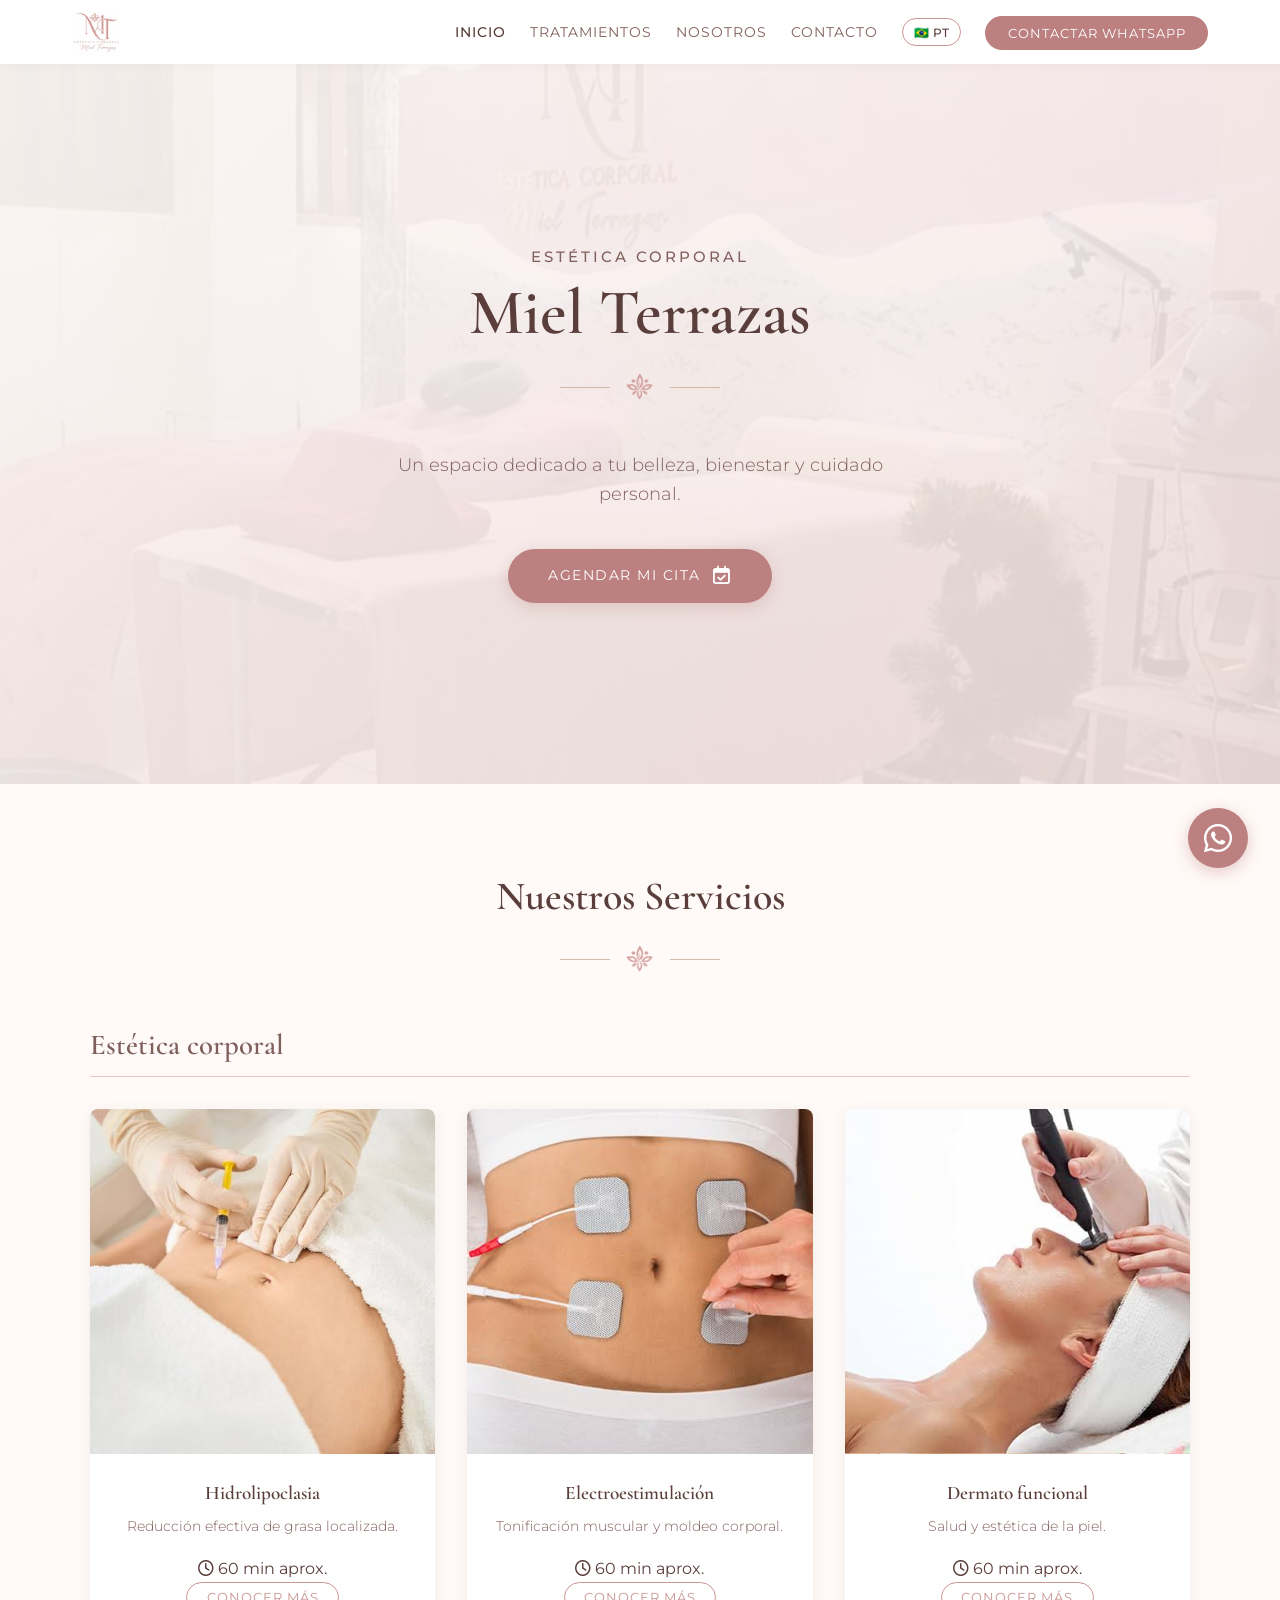
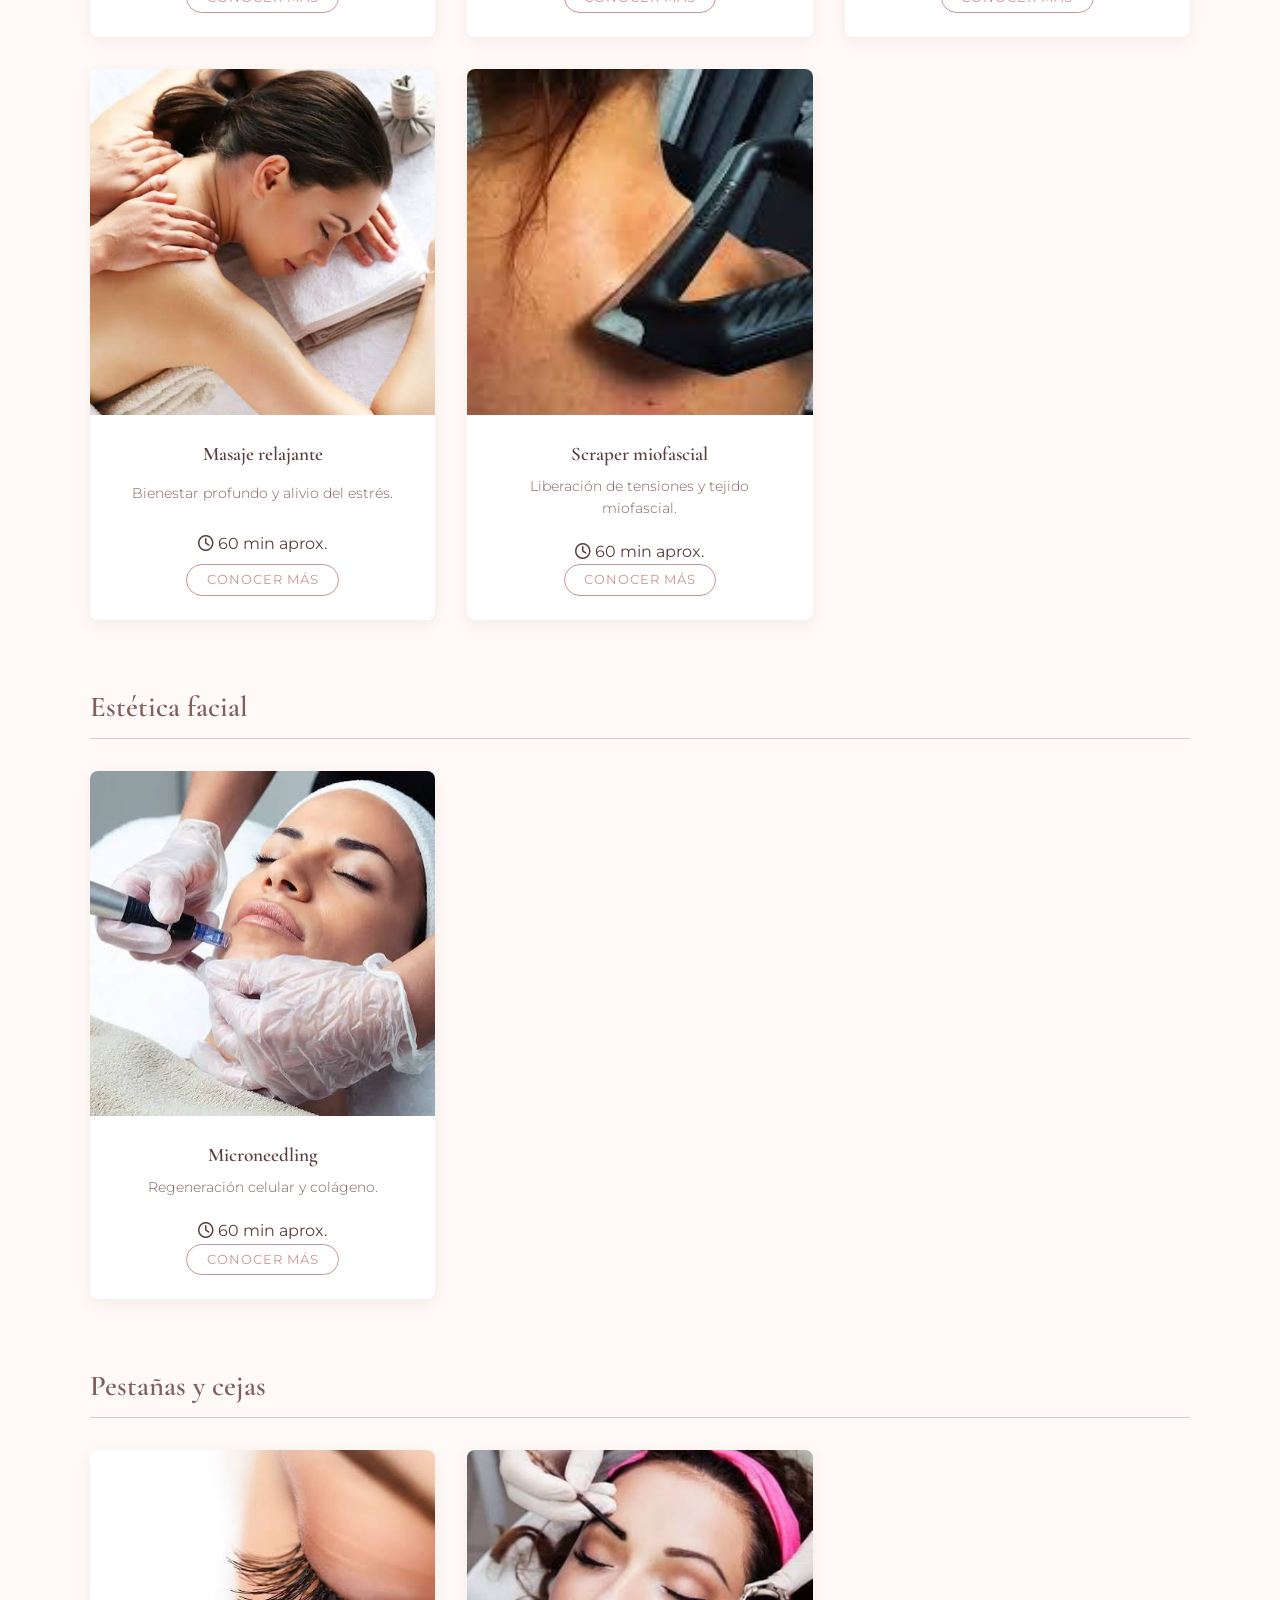
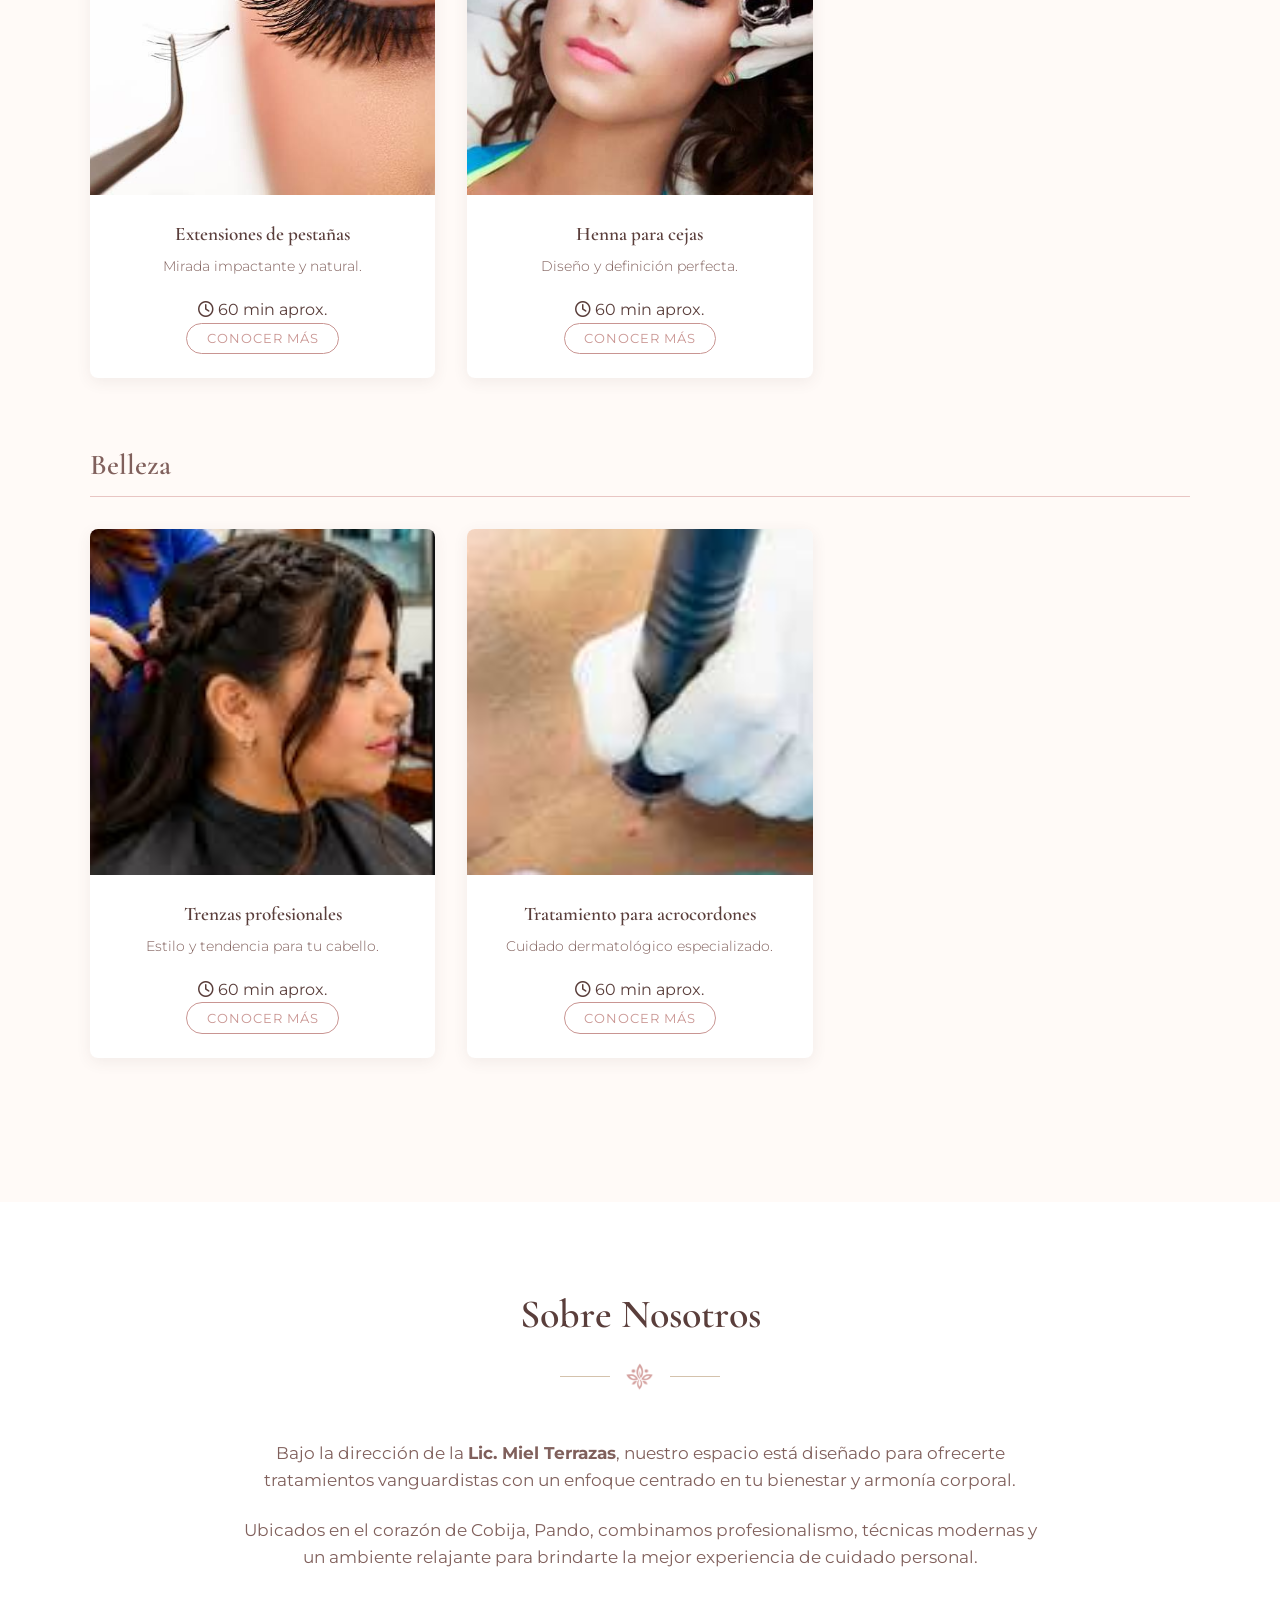
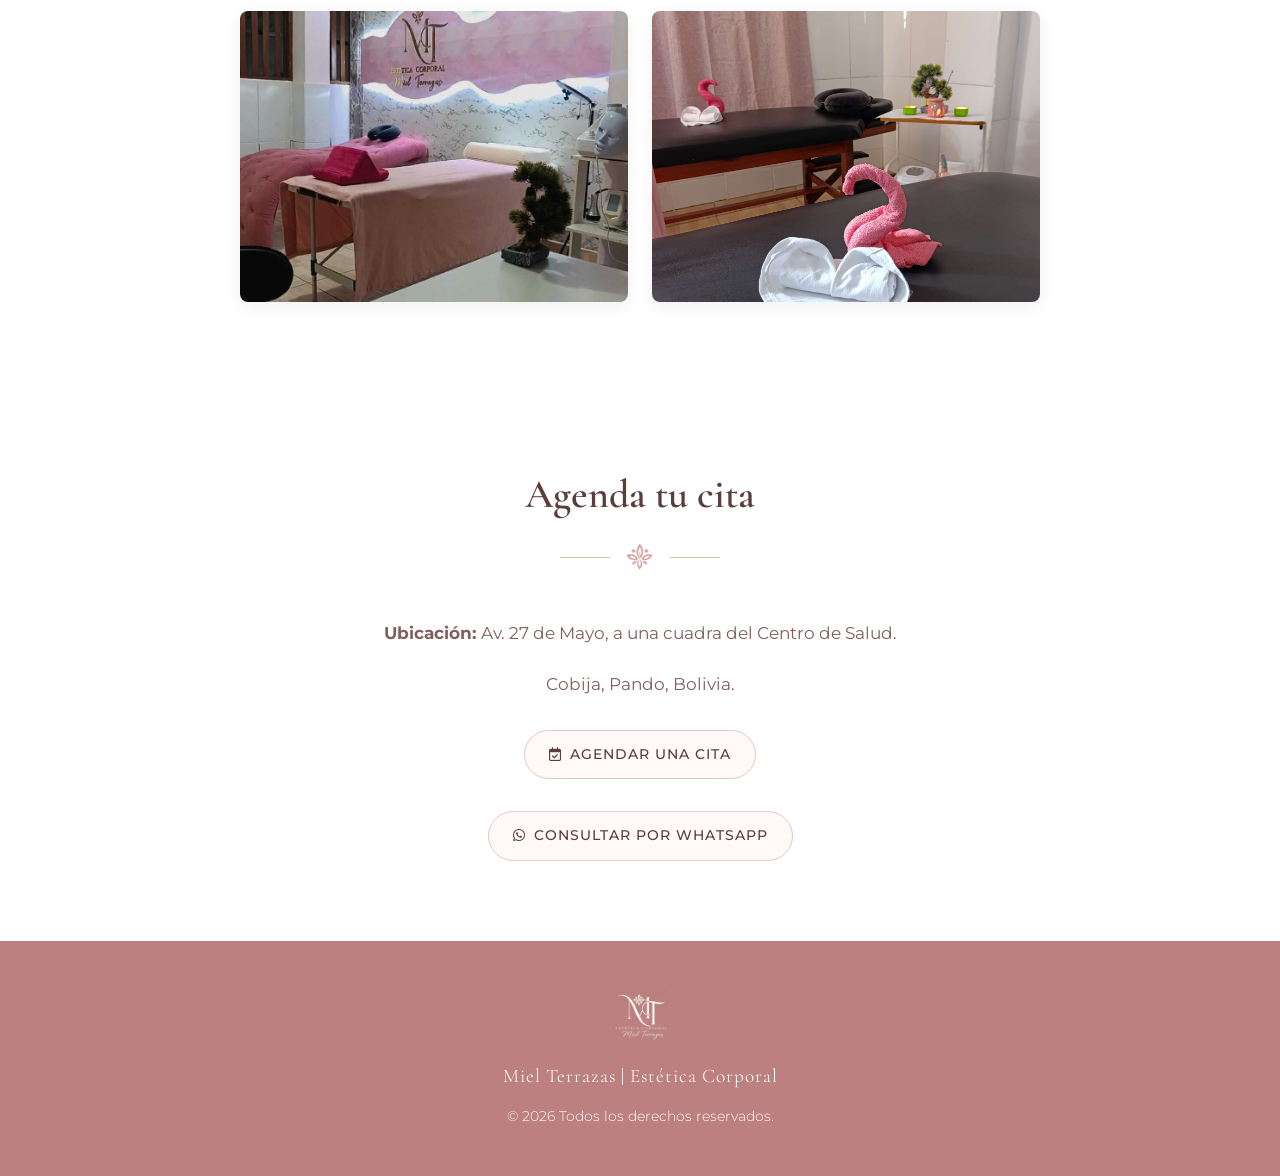
==== index.html @ afba570e "Add files via upload" ====
<!DOCTYPE html>
<html lang="es">
<head>
    <meta charset="UTF-8">
    <meta name="viewport" content="width=device-width, initial-scale=1.0">
    <title>Miel Terrazas | Estética Corporal</title>
    
    <!-- Fuentes de Google: Cormorant Garamond y Montserrat -->
    <link rel="preconnect" href="https://fonts.googleapis.com">
    <link rel="preconnect" href="https://fonts.gstatic.com" crossorigin>
    <link href="https://fonts.googleapis.com/css2?family=Cormorant+Garamond:ital,wght@0,400;0,600;1,400&family=Montserrat:wght@300;400;500&display=swap" rel="stylesheet">
    
    <!-- Íconos (FontAwesome) -->
    <link rel="stylesheet" href="https://cdnjs.cloudflare.com/ajax/libs/font-awesome/6.4.0/css/all.min.css">
    
    <!-- Archivo de estilos -->
    <link rel="stylesheet" href="style.css">
</head>
<body>

    <!-- =========================================
         BARRA DE NAVEGACIÓN (NAVBAR)
    ========================================== -->
    <header class="navbar">
        <div class="navbar-contenedor">
            
            <div class="logo-marca">
                <a href="#">
                    <img src="img/logo.jpg" alt="Logo Miel Terrazas" class="logo-img-cuadrado" loading="lazy">
                </a>
            </div>
            
            <button class="menu-toggle" id="menu-toggle" aria-label="Abrir menú" aria-expanded="false">
                <i class="fas fa-bars"></i>
            </button>

            <nav class="menu" id="menu">
                <ul>
                    <li><a href="#inicio" class="activo-link" data-es="Inicio" data-pt="Início">Inicio</a></li>
                    <li><a href="#tratamientos" data-es="Tratamientos" data-pt="Tratamentos">Tratamientos</a></li>
                    <li><a href="#nosotros" data-es="Nosotros" data-pt="Sobre Nós">Nosotros</a></li>
                    <li><a href="#contacto" data-es="Contacto" data-pt="Contato">Contacto</a></li>
                    
                    <!-- Botón Selector de Idioma -->
                    <li class="selector-idioma">
                        <button id="btn-idioma" class="btn-lang" aria-label="Cambiar idioma">
                            <span class="flag">🇧🇷</span> PT
                        </button>
                    </li>

                    <!-- Botón directo de WhatsApp en la barra superior -->
                    <li class="menu-btn-movil">
                        <a href="https://wa.me/556899499836?text=Hola,%20me%20gustaría%20agendar%20una%20cita."
                           target="_blank"
                           rel="noopener noreferrer"
                           class="btn-nav-agendar"
                           data-es="Contactar WhatsApp"
                           data-pt="Contactar WhatsApp">
                           Contactar WhatsApp
                        </a>
                    </li>
                </ul>
            </nav>
        </div>
    </header>


    <!-- =========================================
         SECCIÓN HERO (INICIO)
    ========================================== -->
    <section id="inicio" class="hero">
        <div class="hero-bg-imagen"></div>
        <div class="hero-overlay"></div>
        
        <div class="hero-contenido reveal-scroll">
            <span class="hero-sub-etiqueta"
                  data-es="Estética Corporal"
                  data-pt="Estética Corporal">
                  Estética Corporal
            </span>

            <h1 class="hero-titulo">Miel Terrazas</h1>
            
            <div class="separador-con-lineas">
                <img src="img/separador-flor.png"
                     alt="Detalle floral"
                     class="img-separador">
            </div>
            
            <p class="hero-subtitulo"
               data-es="Un espacio dedicado a tu belleza, bienestar y cuidado personal."
               data-pt="Um espaço dedicado à sua beleza, bem-estar e cuidado pessoal.">
               Un espacio dedicado a tu belleza, bienestar y cuidado personal.
            </p>
            
            <!-- Botón de reserva hacia el formulario web -->
            <a href="reserva.html"
               class="btn-primario-whatsapp"
               data-es="Agendar mi cita"
               data-pt="Agendar meu horário">

                <span>Agendar mi cita</span>
                <i class="far fa-calendar-check"></i>

            </a>
        </div>
    </section>


    <!-- =========================================
         SECCIÓN TRATAMIENTOS
    ========================================== -->
    <section id="tratamientos" class="seccion-tratamientos">

        <h2 class="seccion-titulo reveal-scroll"
            data-es="Nuestros Servicios"
            data-pt="Nossos Serviços">
            Nuestros Servicios
        </h2>
        
        <div class="separador-con-lineas reveal-scroll">
            <img src="img/separador-flor.png"
                 alt="Detalle floral"
                 class="img-separador">
        </div>

        <div class="contenedor-tratamientos">
            
            <!-- =========================================
                 ESTÉTICA CORPORAL
            ========================================== -->
            <div class="categoria-tratamientos reveal-scroll">

                <h3 class="categoria-titulo"
                    data-es="Estética Corporal"
                    data-pt="Estética Corporal">
                    Estética Corporal
                </h3>

                <div class="grid-tratamientos">
                    
                    <div class="tratamiento" data-tratamiento="hidrolipoclasia">

                        <div class="tratamiento-img-wrapper">
                            <img src="img/hidrolipoclasia.jpg"
                                 alt="Hidrolipoclasia"
                                 loading="lazy">
                        </div>

                        <div class="tratamiento-info">

                            <h4 data-es="Hidrolipoclasia"
                                data-pt="Hidrolipoclasia">
                                Hidrolipoclasia
                            </h4>

                            <p class="tratamiento-eslogan"
                               data-es="Reducción efectiva de grasa localizada."
                               data-pt="Redução efetiva de gordura localizada.">
                               Reducción efectiva de grasa localizada.
                            </p>

                            <button class="btn-info"
                                    aria-label="Conocer más"
                                    data-es="Conocer más"
                                    data-pt="Saiba mais">
                                Conocer más
                            </button>

                        </div>
                    </div>


                    <div class="tratamiento" data-tratamiento="electroestimulacion">

                        <div class="tratamiento-img-wrapper">
                            <img src="img/electroestimulacion.jpg"
                                 alt="Electroestimulación"
                                 loading="lazy">
                        </div>

                        <div class="tratamiento-info">

                            <h4 data-es="Electroestimulación"
                                data-pt="Eletroestimulação">
                                Electroestimulación
                            </h4>

                            <p class="tratamiento-eslogan"
                               data-es="Tonificación muscular y moldeo corporal."
                               data-pt="Tonificação muscular e modelagem corporal.">
                               Tonificación muscular y moldeo corporal.
                            </p>

                            <button class="btn-info"
                                    aria-label="Conocer más"
                                    data-es="Conocer más"
                                    data-pt="Saiba mais">
                                Conocer más
                            </button>

                        </div>
                    </div>


                    <div class="tratamiento" data-tratamiento="dermato-funcional">

                        <div class="tratamiento-img-wrapper">
                            <img src="img/dermato-funcional.jpg"
                                 alt="Dermato funcional"
                                 loading="lazy">
                        </div>

                        <div class="tratamiento-info">

                            <h4 data-es="Dermato funcional"
                                data-pt="Dermato funcional">
                                Dermato funcional
                            </h4>

                            <p class="tratamiento-eslogan"
                               data-es="Salud y estética de la piel."
                               data-pt="Saúde e estética da pele.">
                               Salud y estética de la piel.
                            </p>

                            <button class="btn-info"
                                    aria-label="Conocer más"
                                    data-es="Conocer más"
                                    data-pt="Saiba mais">
                                Conocer más
                            </button>

                        </div>
                    </div>


                    <div class="tratamiento" data-tratamiento="masaje">

                        <div class="tratamiento-img-wrapper">
                            <img src="img/masaje.jpg"
                                 alt="Masaje relajante"
                                 loading="lazy">
                        </div>

                        <div class="tratamiento-info">

                            <h4 data-es="Masaje relajante"
                                data-pt="Massagem relaxante">
                                Masaje relajante
                            </h4>

                            <p class="tratamiento-eslogan"
                               data-es="Bienestar profundo y alivio del estrés."
                               data-pt="Bem-estar profundo e alívio do estresse.">
                               Bienestar profundo y alivio del estrés.
                            </p>

                            <button class="btn-info"
                                    aria-label="Conocer más"
                                    data-es="Conocer más"
                                    data-pt="Saiba mais">
                                Conocer más
                            </button>

                        </div>
                    </div>


                    <div class="tratamiento" data-tratamiento="scraper">

                        <div class="tratamiento-img-wrapper">
                            <img src="img/scraper.jpg"
                                 alt="Scraper miofascial"
                                 loading="lazy">
                        </div>

                        <div class="tratamiento-info">

                            <h4 data-es="Scraper miofascial"
                                data-pt="Scraper miofascial">
                                Scraper miofascial
                            </h4>

                            <p class="tratamiento-eslogan"
                               data-es="Liberación de tensiones y tejido miofascial."
                               data-pt="Liberação de tensões e tecido miofascial.">
                               Liberación de tensiones y tejido miofascial.
                            </p>

                            <button class="btn-info"
                                    aria-label="Conocer más"
                                    data-es="Conocer más"
                                    data-pt="Saiba mais">
                                Conocer más
                            </button>

                        </div>
                    </div>

                </div>
            </div>


            <!-- =========================================
                 ESTÉTICA FACIAL
            ========================================== -->
            <div class="categoria-tratamientos reveal-scroll">

                <h3 class="categoria-titulo"
                    data-es="Estética Facial"
                    data-pt="Estética Facial">
                    Estética Facial
                </h3>

                <div class="grid-tratamientos">
                    
                    <div class="tratamiento" data-tratamiento="microneedling">

                        <div class="tratamiento-img-wrapper">
                            <img src="img/microneedling.jpg"
                                 alt="Microneedling"
                                 loading="lazy">
                        </div>

                        <div class="tratamiento-info">

                            <h4 data-es="Microneedling"
                                data-pt="Microneedling">
                                Microneedling
                            </h4>

                            <p class="tratamiento-eslogan"
                               data-es="Regeneración celular y colágeno."
                               data-pt="Regeneração celular e colágeno.">
                               Regeneración celular y colágeno.
                            </p>

                            <button class="btn-info"
                                    aria-label="Conocer más"
                                    data-es="Conocer más"
                                    data-pt="Saiba mais">
                                Conocer más
                            </button>

                        </div>
                    </div>

                </div>
            </div>


            <!-- =========================================
                 PESTAÑAS Y CEJAS
            ========================================== -->
            <div class="categoria-tratamientos reveal-scroll">

                <h3 class="categoria-titulo"
                    data-es="Pestañas y Cejas"
                    data-pt="Cílios e Sobrancelhas">
                    Pestañas y Cejas
                </h3>

                <div class="grid-tratamientos">
                    
                    <div class="tratamiento" data-tratamiento="pestanas">

                        <div class="tratamiento-img-wrapper">
                            <img src="img/pestanas.jpg"
                                 alt="Extensiones de pestañas"
                                 loading="lazy">
                        </div>

                        <div class="tratamiento-info">

                            <h4 data-es="Extensiones de pestañas"
                                data-pt="Extensões de cílios">
                                Extensiones de pestañas
                            </h4>

                            <p class="tratamiento-eslogan"
                               data-es="Mirada impactante y natural."
                               data-pt="Olhar marcante e natural.">
                               Mirada impactante y natural.
                            </p>

                            <button class="btn-info"
                                    aria-label="Conocer más"
                                    data-es="Conocer más"
                                    data-pt="Saiba mais">
                                Conocer más
                            </button>

                        </div>
                    </div>


                    <div class="tratamiento" data-tratamiento="henna">

                        <div class="tratamiento-img-wrapper">
                            <img src="img/henna-cejas.jpg"
                                 alt="Henna para cejas"
                                 loading="lazy">
                        </div>

                        <div class="tratamiento-info">

                            <h4 data-es="Henna para cejas"
                                data-pt="Henna para sobrancelhas">
                                Henna para cejas
                            </h4>

                            <p class="tratamiento-eslogan"
                               data-es="Diseño y definición perfecta."
                               data-pt="Design e definição perfeita.">
                               Diseño y definición perfecta.
                            </p>

                            <button class="btn-info"
                                    aria-label="Conocer más"
                                    data-es="Conocer más"
                                    data-pt="Saiba mais">
                                Conocer más
                            </button>

                        </div>
                    </div>

                </div>
            </div>


            <!-- =========================================
                 BELLEZA
            ========================================== -->
            <div class="categoria-tratamientos reveal-scroll">

                <h3 class="categoria-titulo"
                    data-es="Belleza"
                    data-pt="Beleza">
                    Belleza
                </h3>

                <div class="grid-tratamientos">
                    
                    <div class="tratamiento" data-tratamiento="trenzas">

                        <div class="tratamiento-img-wrapper">
                            <img src="img/trenzas.jpg"
                                 alt="Trenzas profesionales"
                                 loading="lazy">
                        </div>

                        <div class="tratamiento-info">

                            <h4 data-es="Trenzas profesionales"
                                data-pt="Tranças profissionais">
                                Trenzas profesionales
                            </h4>

                            <p class="tratamiento-eslogan"
                               data-es="Estilo y tendencia para tu cabello."
                               data-pt="Estilo e tendência para o seu cabelo.">
                               Estilo y tendencia para tu cabello.
                            </p>

                            <button class="btn-info"
                                    aria-label="Conocer más"
                                    data-es="Conocer más"
                                    data-pt="Saiba mais">
                                Conocer más
                            </button>

                        </div>
                    </div>


                    <div class="tratamiento" data-tratamiento="acrocordones">

                        <div class="tratamiento-img-wrapper">
                            <img src="img/acrocordones.jpg"
                                 alt="Tratamiento para acrocordones"
                                 loading="lazy">
                        </div>

                        <div class="tratamiento-info">

                            <h4 data-es="Tratamiento para acrocordones"
                                data-pt="Tratamento para acrocórdons">
                                Tratamiento para acrocordones
                            </h4>

                            <p class="tratamiento-eslogan"
                               data-es="Cuidado dermatológico especializado."
                               data-pt="Cuidado dermatológico especializado.">
                               Cuidado dermatológico especializado.
                            </p>

                            <button class="btn-info"
                                    aria-label="Conocer más"
                                    data-es="Conocer más"
                                    data-pt="Saiba mais">
                                Conocer más
                            </button>

                        </div>
                    </div>

                </div>
            </div>

        </div>
    </section>


    <!-- =========================================
         SECCIÓN NOSOTROS
    ========================================== -->
    <section id="nosotros" class="seccion-nosotros">

        <div class="nosotros-contenido reveal-scroll">

            <h2 class="seccion-titulo"
                data-es="Sobre Nosotros"
                data-pt="Sobre Nós">
                Sobre Nosotros
            </h2>
            
            <div class="separador-con-lineas">
                <img src="img/separador-flor.png"
                     alt="Detalle floral"
                     class="img-separador">
            </div>
            
            <p data-es="Bajo la dirección de la Lic. Miel Terrazas, nuestro espacio está diseñado para ofrecerte tratamientos vanguardistas con un enfoque centrado en tu bienestar y armonía corporal." 
               data-pt="Sob a direção da Lic. Miel Terrazas, nosso espaço foi projetado para oferecer tratamentos de vanguarda com foco no seu bem-estar e harmonia corporal.">
               Bajo la dirección de la <strong>Lic. Miel Terrazas</strong>, nuestro espacio está diseñado para ofrecerte tratamientos vanguardistas con un enfoque centrado en tu bienestar y armonía corporal.
            </p>

            <p data-es="Ubicados en el corazón de Cobija, Pando, combinamos profesionalismo, técnicas modernas y un ambiente relajante para brindarte la mejor experiencia de cuidado personal." 
               data-pt="Localizados no coração de Cobija, Pando, combinamos profissionalismo, técnicas modernas e um ambiente relaxante para proporcionar a melhor experiência de cuidado pessoal.">
               Ubicados en el corazón de Cobija, Pando, combinamos profesionalismo, técnicas modernas y un ambiente relajante para brindarte la mejor experiencia de cuidado personal.
            </p>
            
            <div class="nosotros-galeria">

                <img src="img/lugar1.jpg"
                     alt="Instalaciones Miel Terrazas"
                     loading="lazy">

                <img src="img/lugar2.jpg"
                     alt="Interior del consultorio"
                     loading="lazy">

            </div>
        </div>

    </section>


    <!-- =========================================
         SECCIÓN CONTACTO / UBICACIÓN
    ========================================== -->
    <section id="contacto" class="seccion-contacto">

        <div class="contacto-contenido reveal-scroll">

            <h2 class="seccion-titulo"
                data-es="Agenda tu cita"
                data-pt="Agende seu horário">
                Agenda tu cita
            </h2>
            
            <div class="separador-con-lineas">
                <img src="img/separador-flor.png"
                     alt="Detalle floral"
                     class="img-separador">
            </div>

            <p>
                <strong data-es="Ubicación:"
                        data-pt="Localização:">
                    Ubicación:
                </strong>

                <span data-es="Av. 27 de Mayo, a una cuadra del Centro de Salud."
                      data-pt="Av. 27 de Mayo, a uma quadra do Centro de Saúde.">
                    Av. 27 de Mayo, a una cuadra del Centro de Salud.
                </span>
            </p>

            <p>Cobija, Pando, Bolivia.</p>


            <!-- BOTÓN DE RESERVA WEB -->
            <div class="redes-enlaces">

                <a href="reserva.html"
                   class="btn-red-social instagram"
                   data-es="Agendar una cita"
                   data-pt="Agendar um horário">

                    <i class="far fa-calendar-check"></i>

                    <span>Agendar una cita</span>

                </a>

            </div>


            <!-- WhatsApp como alternativa -->
            <div class="redes-enlaces">

                <a href="https://wa.me/556899499836?text=Hola,%20me%20gustaría%20hacer%20una%20consulta."
                   target="_blank"
                   rel="noopener noreferrer"
                   class="btn-red-social instagram">

                    <i class="fab fa-whatsapp"></i>

                    <span data-es="Consultar por WhatsApp"
                          data-pt="Consultar pelo WhatsApp">
                        Consultar por WhatsApp
                    </span>

                </a>

            </div>

        </div>

    </section>


    <!-- =========================================
         FOOTER
    ========================================== -->
    <footer class="footer">

        <div class="footer-contenido">

            <img src="img/logo2.jpg"
                 alt="Miel Terrazas Logo"
                 class="footer-logo-archivo"
                 loading="lazy">

            <p class="footer-texto">
                Miel Terrazas | Estética Corporal
            </p>

            <p data-es="&copy; 2026 Todos los derechos reservados."
               data-pt="&copy; 2026 Todos os direitos reservados.">
               &copy; 2026 Todos los derechos reservados.
            </p>

        </div>

    </footer>


    <!-- =========================================
         BOTÓN FLOTANTE WHATSAPP
    ========================================== -->
    <a href="https://wa.me/556899499836?text=Hola,%20me%20gustaría%20agendar%20una%20cita%20o%20hacer%20una%20consulta."
       class="btn-whatsapp-flotante"
       target="_blank"
       rel="noopener noreferrer"
       aria-label="Contactar por WhatsApp">

        <i class="fab fa-whatsapp"></i>

    </a>


    <!-- MODAL DE TRATAMIENTO -->
    <div class="modal" id="modal-tratamiento" aria-hidden="true">
        <div class="modal-fondo"></div>
        <div class="modal-contenido">
            <button class="btn-cerrar-modal" id="modal-cerrar">&times;</button>
            <h3 id="modal-titulo">Título del Tratamiento</h3>
            <p id="modal-descripcion">Descripción detallada del tratamiento...</p>
            
            <div class="modal-botones">
                <a href="#" id="modal-whatsapp" class="btn-modal-accion whatsapp" target="_blank">
                    <i class="fab fa-whatsapp"></i> Agendar por WhatsApp
                </a>
                <a href="#" id="modal-reserva" class="btn-modal-accion web">
                    <i class="far fa-calendar-alt"></i> Reservar Ahora
                </a>
            </div>
        </div>
    </div>


    <!-- =========================================
         ARCHIVO JS
    ========================================== -->
    <script src="script.js"></script>

</body>
</html>
---- style.css ----
/* =========================================
   MIEL TERRAZAS - HOJA DE ESTILOS V1.8
========================================= */

:root {
    --rosa-claro: #f8e8e7;
    --rosa: #e8c5c3;
    --rosa-oscuro: #c99592;
    --crema: #fffaf7;
    --blanco: #ffffff;
    --marron: #5a3e3b;
    --marron-claro: #80605c;
    --dorado: #b89a76;
    --footer-bg: #bc8080;

    --fuente-titulos: 'Cormorant Garamond', serif;
    --fuente-textos: 'Montserrat', sans-serif;

    --sombra-tarjeta: 0 4px 15px rgba(90, 62, 59, 0.08);
    --sombra-hover: 0 8px 25px rgba(90, 62, 59, 0.15);
}

* {
    margin: 0;
    padding: 0;
    box-sizing: border-box;
}

html {
    scroll-behavior: smooth;
}

body {
    font-family: var(--fuente-textos);
    background-color: var(--crema);
    color: var(--marron);
    line-height: 1.6;
    overflow-x: hidden;
}

body.modal-abierto {
    overflow: hidden;
}

h1, h2, h3, h4, h5, h6 {
    font-family: var(--fuente-titulos);
    font-weight: 600;
    color: var(--marron);
}

a {
    text-decoration: none;
    color: inherit;
    transition: color 0.3s ease;
}

img {
    max-width: 100%;
    height: auto;
    display: block;
}

/* =========================================
   BARRA DE NAVEGACIÓN (NAVBAR)
========================================= */
.navbar {
    background-color: rgba(255, 255, 255, 0.95);
    backdrop-filter: blur(5px);
    position: sticky;
    top: 0;
    width: 100%;
    z-index: 1000;
    box-shadow: 0 2px 10px rgba(0, 0, 0, 0.03);
}

.navbar-contenedor {
    display: flex;
    justify-content: space-between;
    align-items: center;
    max-width: 1200px;
    margin: 0 auto;
    padding: 0.5rem 2rem;
}

/* --- CORRECCIÓN DEL LOGO APLICADA AQUÍ --- */
.logo-marca {
    display: flex;
    align-items: center;
    flex-shrink: 0;
    max-width: 150px;
}

.logo-img-cuadrado {
    height: 48px !important;
    max-height: 48px !important;
    width: auto !important;
    max-width: 100%;
    object-fit: contain;
    background-color: var(--blanco);
    border-radius: 4px;
}
/* ----------------------------------------- */

.menu ul {
    list-style: none;
    display: flex;
    align-items: center;
    gap: 1.5rem;
}

.menu a {
    font-size: 0.9rem;
    text-transform: uppercase;
    letter-spacing: 1px;
    font-weight: 400;
    color: var(--marron-claro);
}

.menu a:hover, .menu a.activo-link {
    color: var(--marron);
    font-weight: 500;
}

/* Botón Selector de Idioma */
.selector-idioma {
    display: flex;
    align-items: center;
}

.btn-lang {
    background: transparent;
    border: 1px solid var(--rosa-oscuro);
    color: var(--marron);
    padding: 0.35rem 0.7rem;
    border-radius: 20px;
    cursor: pointer;
    font-family: var(--fuente-textos);
    font-size: 0.75rem;
    font-weight: 500;
    display: flex;
    align-items: center;
    gap: 4px;
    transition: background-color 0.3s ease;
}

.btn-lang:hover {
    background-color: var(--rosa-claro);
}

/* Botón "Agendar cita" en la barra superior */
.btn-nav-agendar {
    background-color: var(--footer-bg);
    color: var(--blanco) !important;
    padding: 0.6rem 1.4rem;
    border-radius: 30px;
    font-size: 0.8rem !important;
    letter-spacing: 1px;
    transition: background-color 0.3s ease, transform 0.2s ease;
}

.btn-nav-agendar:hover {
    background-color: var(--marron);
    transform: translateY(-1px);
}

.menu-toggle {
    display: none;
    background: none;
    border: none;
    font-size: 1.5rem;
    color: var(--marron);
    cursor: pointer;
}

/* =========================================
   SECCIÓN HERO
========================================= */
.hero {
    position: relative;
    padding: 8rem 2rem;
    text-align: center;
    min-height: 80vh;
    display: flex;
    align-items: center;
    justify-content: center;
    overflow: hidden;
}

.hero-bg-imagen {
    position: absolute;
    top: 0;
    left: 0;
    width: 100%;
    height: 100%;
    background-image: url('img/lugar-hero.jpg');
    background-size: cover;
    background-position: center;
    z-index: 1;
}

.hero-overlay {
    position: absolute;
    top: 0;
    left: 0;
    width: 100%;
    height: 100%;
    background: linear-gradient(135deg, rgba(255, 250, 247, 0.94) 0%, rgba(248, 232, 231, 0.88) 100%);
    z-index: 2;
}

.hero-contenido {
    position: relative;
    z-index: 3;
    max-width: 750px;
    display: flex;
    flex-direction: column;
    align-items: center;
}

.hero-sub-etiqueta {
    font-size: 0.95rem;
    text-transform: uppercase;
    letter-spacing: 3px;
    color: var(--marron-claro);
    margin-bottom: 0.5rem;
    font-weight: 500;
}

.hero-titulo {
    font-size: 4rem;
    margin-bottom: 0.5rem;
    line-height: 1.1;
    color: var(--marron);
}

.hero-subtitulo {
    font-size: 1.15rem;
    color: var(--marron-claro);
    margin-bottom: 2.5rem;
    font-weight: 300;
    max-width: 500px;
}

.btn-primario-whatsapp {
    display: inline-flex;
    align-items: center;
    gap: 0.8rem;
    background-color: var(--footer-bg);
    color: var(--blanco);
    padding: 1rem 2.5rem;
    text-transform: uppercase;
    font-size: 0.85rem;
    letter-spacing: 1.5px;
    border-radius: 30px;
    box-shadow: 0 4px 15px rgba(188, 128, 128, 0.3);
    transition: background-color 0.3s ease, transform 0.3s ease;
}

.btn-primario-whatsapp i {
    font-size: 1.2rem;
}

.btn-primario-whatsapp:hover {
    background-color: var(--marron);
    color: var(--blanco);
    transform: translateY(-2px);
}

/* =========================================
   ESTILOS GENERALES DE SECCIONES
========================================= */
section {
    padding: 5rem 2rem;
}

.seccion-titulo {
    text-align: center;
    font-size: 2.5rem;
    margin-bottom: 0.5rem;
}

.separador-con-lineas {
    display: flex;
    align-items: center;
    justify-content: center;
    gap: 15px;
    margin: 1rem auto 3rem auto;
    width: 100%;
}

.separador-con-lineas::before,
.separador-con-lineas::after {
    content: "";
    height: 1px;
    width: 50px;
    background-color: var(--dorado);
    opacity: 0.6;
}

.img-separador {
    height: 30px;
    width: auto;
    opacity: 0.85;
}

/* =========================================
   TRATAMIENTOS
========================================= */
.contenedor-tratamientos {
    max-width: 1100px;
    margin: 0 auto;
}

.categoria-tratamientos {
    margin-bottom: 4rem;
}

.categoria-titulo {
    font-size: 1.8rem;
    margin-bottom: 2rem;
    color: var(--marron-claro);
    border-bottom: 1px solid var(--rosa);
    padding-bottom: 0.5rem;
}

.grid-tratamientos {
    display: grid;
    grid-template-columns: 1fr;
    gap: 2rem;
}

@media screen and (min-width: 768px) {
    .grid-tratamientos {
        grid-template-columns: repeat(2, 1fr);
    }
}

@media screen and (min-width: 1024px) {
    .grid-tratamientos {
        grid-template-columns: repeat(3, 1fr);
    }
}

.tratamiento {
    background-color: var(--blanco);
    border-radius: 8px;
    overflow: hidden;
    box-shadow: var(--sombra-tarjeta);
    transition: box-shadow 0.3s ease, transform 0.3s ease;
    cursor: pointer;
    display: flex;
    flex-direction: column;
}

.tratamiento:hover {
    box-shadow: var(--sombra-hover);
    transform: translateY(-5px);
}

.tratamiento-img-wrapper {
    width: 100%;
    aspect-ratio: 1 / 1;
    overflow: hidden;
}

.tratamiento-img-wrapper img {
    width: 100%;
    height: 100%;
    object-fit: cover;
    transition: transform 0.5s ease;
}

.tratamiento:hover .tratamiento-img-wrapper img {
    transform: scale(1.05);
}

.tratamiento-info {
    padding: 1.5rem;
    text-align: center;
    display: flex;
    flex-direction: column;
    flex-grow: 1;
    justify-content: space-between;
}

.tratamiento-info h4 {
    font-size: 1.2rem;
    margin-bottom: 0.4rem;
}

.tratamiento-eslogan {
    font-size: 0.85rem;
    color: var(--marron-claro);
    margin-bottom: 1.2rem;
    font-weight: 300;
}

.btn-info {
    background-color: transparent;
    border: 1px solid var(--rosa-oscuro);
    color: var(--rosa-oscuro);
    padding: 0.45rem 1.2rem;
    font-family: var(--fuente-textos);
    font-size: 0.8rem;
    text-transform: uppercase;
    letter-spacing: 1px;
    border-radius: 20px;
    cursor: pointer;
    transition: all 0.3s ease;
    margin: 0 auto;
}

.tratamiento:hover .btn-info,
.btn-info:hover {
    background-color: var(--rosa-oscuro);
    color: var(--blanco);
}

/* =========================================
   NOSOTROS Y CONTACTO
========================================= */
.seccion-nosotros, .seccion-contacto {
    background-color: var(--blanco);
    text-align: center;
}

.nosotros-contenido, .contacto-contenido {
    max-width: 800px;
    margin: 0 auto;
}

.nosotros-contenido p, .contacto-contenido p {
    margin-bottom: 1.5rem;
    color: var(--marron-claro);
    font-size: 1.05rem;
}

.nosotros-galeria {
    display: grid;
    grid-template-columns: 1fr 1fr;
    gap: 1.5rem;
    margin-top: 2.5rem;
}

.nosotros-galeria img {
    width: 100%;
    aspect-ratio: 4 / 3;
    object-fit: cover;
    border-radius: 8px;
    box-shadow: var(--sombra-tarjeta);
}

@media screen and (max-width: 768px) {
    .nosotros-galeria {
        grid-template-columns: 1fr;
    }
}

.redes-enlaces {
    margin-top: 2rem;
}

.btn-red-social {
    display: inline-flex;
    align-items: center;
    gap: 0.5rem;
    padding: 0.8rem 1.5rem;
    border-radius: 30px;
    font-weight: 500;
    text-transform: uppercase;
    font-size: 0.85rem;
    letter-spacing: 1px;
}

.btn-red-social.instagram {
    background-color: var(--crema);
    color: var(--marron);
    border: 1px solid var(--rosa);
}

.btn-red-social.instagram:hover {
    background-color: var(--rosa-claro);
    color: var(--marron);
}

/* =========================================
   FOOTER
========================================= */
.footer {
    background-color: var(--footer-bg);
    color: var(--crema);
    text-align: center;
    padding: 3rem 2rem;
    font-size: 0.9rem;
    font-weight: 300;
}

.footer-contenido {
    display: flex;
    flex-direction: column;
    align-items: center;
    gap: 0.8rem;
    max-width: 400px;
    margin: 0 auto;
}

.footer-logo-archivo {
    height: 55px;
    width: auto;
    object-fit: contain;
    margin-bottom: 0.3rem;
}

.footer-texto {
    font-family: var(--fuente-titulos);
    font-size: 1.2rem;
    letter-spacing: 1px;
    color: var(--blanco);
}

/* =========================================
   BOTÓN FLOTANTE WHATSAPP
========================================= */
.btn-whatsapp-flotante {
    position: fixed;
    bottom: 2rem;
    right: 2rem;
    background-color: var(--footer-bg);
    color: var(--blanco);
    width: 60px;
    height: 60px;
    border-radius: 50%;
    display: flex;
    justify-content: center;
    align-items: center;
    font-size: 2rem;
    box-shadow: 0 4px 15px rgba(188, 128, 128, 0.4);
    z-index: 999;
    transition: transform 0.3s ease, background-color 0.3s ease;
}

.btn-whatsapp-flotante:hover {
    transform: scale(1.1);
    background-color: var(--marron);
    color: var(--blanco);
}

/* =========================================
   MODAL DE TRATAMIENTO
========================================= */
.modal {
    position: fixed;
    top: 0;
    left: 0;
    width: 100%;
    height: 100%;
    z-index: 2000;
    display: flex;
    justify-content: center;
    align-items: center;
    opacity: 0;
    visibility: hidden;
    transition: opacity 0.3s ease, visibility 0.3s ease;
}

.modal.activo {
    opacity: 1;
    visibility: visible;
}

.modal-fondo {
    position: absolute;
    top: 0;
    left: 0;
    width: 100%;
    height: 100%;
    background-color: rgba(90, 62, 59, 0.7);
    backdrop-filter: blur(3px);
}

.modal-contenido {
    background-color: var(--blanco);
    padding: 3rem 2rem;
    border-radius: 12px;
    max-width: 550px;
    width: 90%;
    position: relative;
    z-index: 2001;
    text-align: center;
    transform: translateY(20px);
    transition: transform 0.4s ease;
    box-shadow: 0 10px 30px rgba(0, 0, 0, 0.1);
}

.modal.activo .modal-contenido {
    transform: translateY(0);
}

.btn-cerrar-modal {
    position: absolute;
    top: 15px;
    right: 20px;
    background: none;
    border: none;
    font-size: 1.5rem;
    color: var(--marron-claro);
    cursor: pointer;
    transition: color 0.3s ease;
    z-index: 10;
}

.btn-cerrar-modal:hover {
    color: var(--marron);
}

#modal-titulo {
    font-size: 2rem;
    margin-bottom: 1rem;
    color: var(--marron);
}

#modal-descripcion {
    color: var(--marron-claro);
    margin-bottom: 2rem;
}

/* NUEVA ESTRUCTURA PARA DOS BOTONES EN EL MODAL */
.modal-botones {
    display: flex;
    flex-direction: column;
    gap: 1rem;
    width: 100%;
    margin-top: 1rem;
}

@media screen and (min-width: 768px) {
    .modal-botones {
        flex-direction: row;
        justify-content: center;
    }
}

.btn-modal-accion {
    display: inline-flex;
    flex: 1;
    align-items: center;
    justify-content: center;
    gap: 0.5rem;
    background-color: var(--footer-bg);
    color: var(--blanco);
    padding: 0.8rem 1.2rem;
    border-radius: 30px;
    text-transform: uppercase;
    font-size: 0.85rem;
    letter-spacing: 1px;
    transition: background-color 0.3s ease;
}

.btn-modal-accion:hover {
    background-color: var(--marron);
    color: var(--blanco);
}

/* =========================================
   ANIMACIONES SCROLL (REVEAL)
========================================= */
.reveal-scroll {
    opacity: 0;
    transform: translateY(30px);
    transition: opacity 0.8s ease-out, transform 0.8s ease-out;
}

.reveal-visible {
    opacity: 1;
    transform: translateY(0);
}

@media (prefers-reduced-motion: reduce) {
    .reveal-scroll {
        transition: none;
        opacity: 1;
        transform: none;
    }
}

/* =========================================
   DISEÑO RESPONSIVO (MÓVIL)
========================================= */
@media screen and (max-width: 768px) {
    
    .hero-titulo {
        font-size: 3rem;
    }
    
    .menu-toggle {
        display: block;
    }
    
    .menu {
        position: absolute;
        top: 100%;
        left: 0;
        width: 100%;
        background-color: var(--blanco);
        border-top: 1px solid var(--rosa-claro);
        box-shadow: 0 4px 6px rgba(0,0,0,0.05);
        max-height: 0;
        overflow: hidden;
        transition: max-height 0.4s ease-in-out;
    }
    
    .menu.menu-abierto {
        max-height: 400px;
    }
    
    .menu ul {
        flex-direction: column;
        gap: 0;
        padding: 1rem 0;
    }
    
    .menu a {
        display: block;
        padding: 0.8rem 2rem;
        text-align: center;
        border-bottom: 1px solid var(--crema);
    }

    .selector-idioma {
        justify-content: center;
        padding: 0.8rem 2rem;
        border-bottom: 1px solid var(--crema);
    }

    .menu-btn-movil {
        padding: 0.5rem 2rem;
        width: 100%;
    }

    .btn-nav-agendar {
        display: block;
        width: 100%;
        text-align: center;
    }
    
    .btn-whatsapp-flotante {
        bottom: 1.5rem;
        right: 1.5rem;
        width: 50px;
        height: 50px;
        font-size: 1.5rem;
    }
}
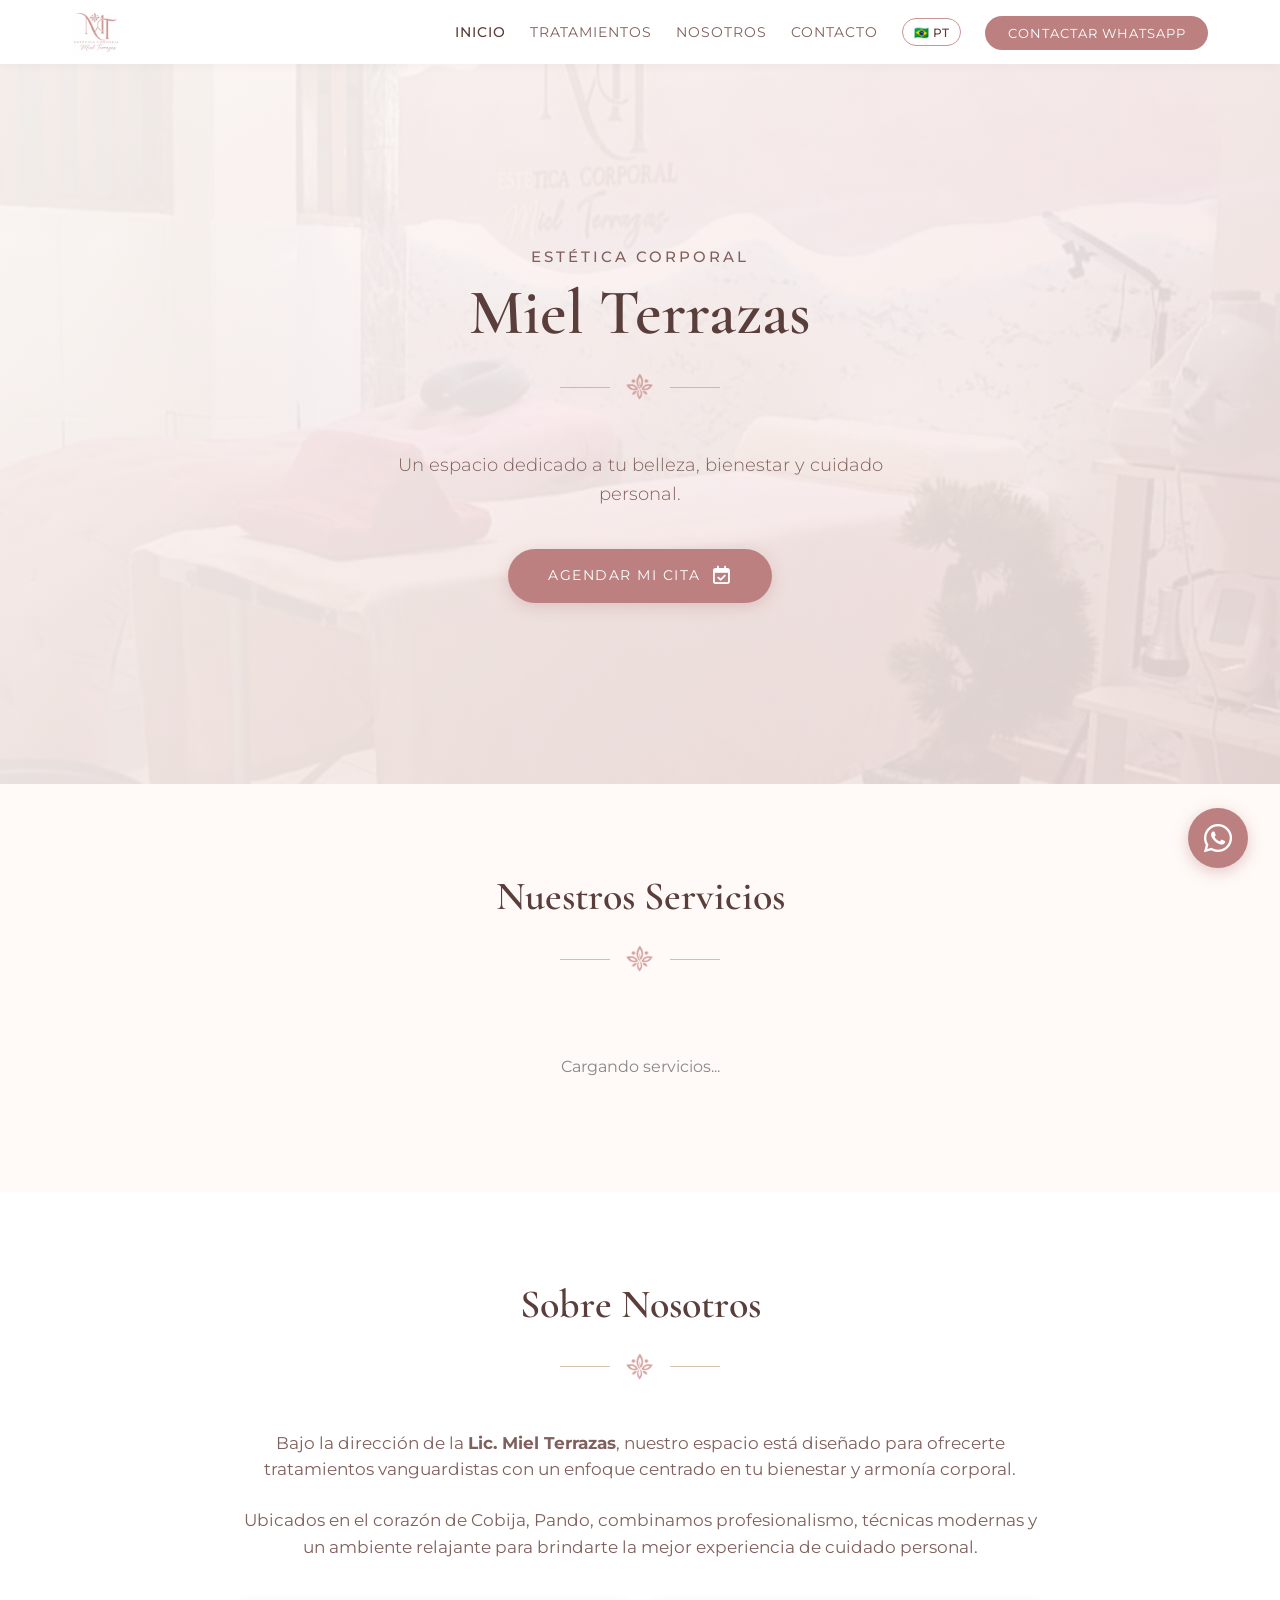
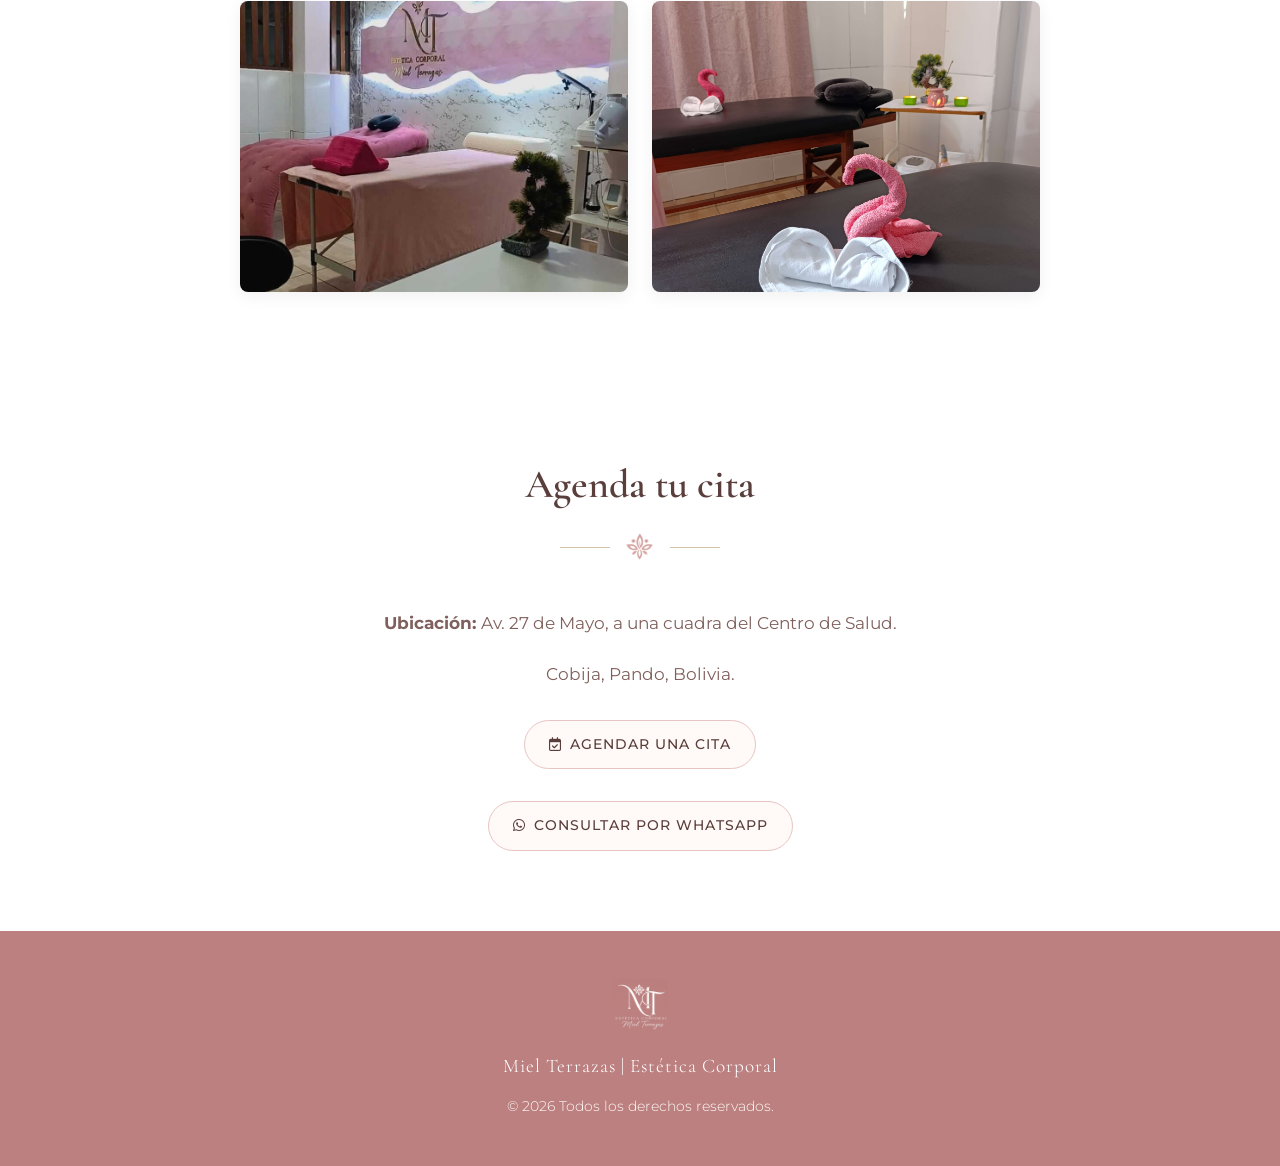
==== commit aa181f3e: "Add files via upload" ====
--- a/index.html
+++ b/index.html
@@ -108,7 +108,7 @@
 
 
     <!-- =========================================
-         SECCIÓN TRATAMIENTOS
+         SECCIÓN TRATAMIENTOS (DINÁMICO)
     ========================================== -->
     <section id="tratamientos" class="seccion-tratamientos">
 
@@ -124,391 +124,9 @@
                  class="img-separador">
         </div>
 
+        <!-- Contenedor dinámico de Firebase -->
         <div class="contenedor-tratamientos">
-            
-            <!-- =========================================
-                 ESTÉTICA CORPORAL
-            ========================================== -->
-            <div class="categoria-tratamientos reveal-scroll">
-
-                <h3 class="categoria-titulo"
-                    data-es="Estética Corporal"
-                    data-pt="Estética Corporal">
-                    Estética Corporal
-                </h3>
-
-                <div class="grid-tratamientos">
-                    
-                    <div class="tratamiento" data-tratamiento="hidrolipoclasia">
-
-                        <div class="tratamiento-img-wrapper">
-                            <img src="img/hidrolipoclasia.jpg"
-                                 alt="Hidrolipoclasia"
-                                 loading="lazy">
-                        </div>
-
-                        <div class="tratamiento-info">
-
-                            <h4 data-es="Hidrolipoclasia"
-                                data-pt="Hidrolipoclasia">
-                                Hidrolipoclasia
-                            </h4>
-
-                            <p class="tratamiento-eslogan"
-                               data-es="Reducción efectiva de grasa localizada."
-                               data-pt="Redução efetiva de gordura localizada.">
-                               Reducción efectiva de grasa localizada.
-                            </p>
-
-                            <button class="btn-info"
-                                    aria-label="Conocer más"
-                                    data-es="Conocer más"
-                                    data-pt="Saiba mais">
-                                Conocer más
-                            </button>
-
-                        </div>
-                    </div>
-
-
-                    <div class="tratamiento" data-tratamiento="electroestimulacion">
-
-                        <div class="tratamiento-img-wrapper">
-                            <img src="img/electroestimulacion.jpg"
-                                 alt="Electroestimulación"
-                                 loading="lazy">
-                        </div>
-
-                        <div class="tratamiento-info">
-
-                            <h4 data-es="Electroestimulación"
-                                data-pt="Eletroestimulação">
-                                Electroestimulación
-                            </h4>
-
-                            <p class="tratamiento-eslogan"
-                               data-es="Tonificación muscular y moldeo corporal."
-                               data-pt="Tonificação muscular e modelagem corporal.">
-                               Tonificación muscular y moldeo corporal.
-                            </p>
-
-                            <button class="btn-info"
-                                    aria-label="Conocer más"
-                                    data-es="Conocer más"
-                                    data-pt="Saiba mais">
-                                Conocer más
-                            </button>
-
-                        </div>
-                    </div>
-
-
-                    <div class="tratamiento" data-tratamiento="dermato-funcional">
-
-                        <div class="tratamiento-img-wrapper">
-                            <img src="img/dermato-funcional.jpg"
-                                 alt="Dermato funcional"
-                                 loading="lazy">
-                        </div>
-
-                        <div class="tratamiento-info">
-
-                            <h4 data-es="Dermato funcional"
-                                data-pt="Dermato funcional">
-                                Dermato funcional
-                            </h4>
-
-                            <p class="tratamiento-eslogan"
-                               data-es="Salud y estética de la piel."
-                               data-pt="Saúde e estética da pele.">
-                               Salud y estética de la piel.
-                            </p>
-
-                            <button class="btn-info"
-                                    aria-label="Conocer más"
-                                    data-es="Conocer más"
-                                    data-pt="Saiba mais">
-                                Conocer más
-                            </button>
-
-                        </div>
-                    </div>
-
-
-                    <div class="tratamiento" data-tratamiento="masaje">
-
-                        <div class="tratamiento-img-wrapper">
-                            <img src="img/masaje.jpg"
-                                 alt="Masaje relajante"
-                                 loading="lazy">
-                        </div>
-
-                        <div class="tratamiento-info">
-
-                            <h4 data-es="Masaje relajante"
-                                data-pt="Massagem relaxante">
-                                Masaje relajante
-                            </h4>
-
-                            <p class="tratamiento-eslogan"
-                               data-es="Bienestar profundo y alivio del estrés."
-                               data-pt="Bem-estar profundo e alívio do estresse.">
-                               Bienestar profundo y alivio del estrés.
-                            </p>
-
-                            <button class="btn-info"
-                                    aria-label="Conocer más"
-                                    data-es="Conocer más"
-                                    data-pt="Saiba mais">
-                                Conocer más
-                            </button>
-
-                        </div>
-                    </div>
-
-
-                    <div class="tratamiento" data-tratamiento="scraper">
-
-                        <div class="tratamiento-img-wrapper">
-                            <img src="img/scraper.jpg"
-                                 alt="Scraper miofascial"
-                                 loading="lazy">
-                        </div>
-
-                        <div class="tratamiento-info">
-
-                            <h4 data-es="Scraper miofascial"
-                                data-pt="Scraper miofascial">
-                                Scraper miofascial
-                            </h4>
-
-                            <p class="tratamiento-eslogan"
-                               data-es="Liberación de tensiones y tejido miofascial."
-                               data-pt="Liberação de tensões e tecido miofascial.">
-                               Liberación de tensiones y tejido miofascial.
-                            </p>
-
-                            <button class="btn-info"
-                                    aria-label="Conocer más"
-                                    data-es="Conocer más"
-                                    data-pt="Saiba mais">
-                                Conocer más
-                            </button>
-
-                        </div>
-                    </div>
-
-                </div>
-            </div>
-
-
-            <!-- =========================================
-                 ESTÉTICA FACIAL
-            ========================================== -->
-            <div class="categoria-tratamientos reveal-scroll">
-
-                <h3 class="categoria-titulo"
-                    data-es="Estética Facial"
-                    data-pt="Estética Facial">
-                    Estética Facial
-                </h3>
-
-                <div class="grid-tratamientos">
-                    
-                    <div class="tratamiento" data-tratamiento="microneedling">
-
-                        <div class="tratamiento-img-wrapper">
-                            <img src="img/microneedling.jpg"
-                                 alt="Microneedling"
-                                 loading="lazy">
-                        </div>
-
-                        <div class="tratamiento-info">
-
-                            <h4 data-es="Microneedling"
-                                data-pt="Microneedling">
-                                Microneedling
-                            </h4>
-
-                            <p class="tratamiento-eslogan"
-                               data-es="Regeneración celular y colágeno."
-                               data-pt="Regeneração celular e colágeno.">
-                               Regeneración celular y colágeno.
-                            </p>
-
-                            <button class="btn-info"
-                                    aria-label="Conocer más"
-                                    data-es="Conocer más"
-                                    data-pt="Saiba mais">
-                                Conocer más
-                            </button>
-
-                        </div>
-                    </div>
-
-                </div>
-            </div>
-
-
-            <!-- =========================================
-                 PESTAÑAS Y CEJAS
-            ========================================== -->
-            <div class="categoria-tratamientos reveal-scroll">
-
-                <h3 class="categoria-titulo"
-                    data-es="Pestañas y Cejas"
-                    data-pt="Cílios e Sobrancelhas">
-                    Pestañas y Cejas
-                </h3>
-
-                <div class="grid-tratamientos">
-                    
-                    <div class="tratamiento" data-tratamiento="pestanas">
-
-                        <div class="tratamiento-img-wrapper">
-                            <img src="img/pestanas.jpg"
-                                 alt="Extensiones de pestañas"
-                                 loading="lazy">
-                        </div>
-
-                        <div class="tratamiento-info">
-
-                            <h4 data-es="Extensiones de pestañas"
-                                data-pt="Extensões de cílios">
-                                Extensiones de pestañas
-                            </h4>
-
-                            <p class="tratamiento-eslogan"
-                               data-es="Mirada impactante y natural."
-                               data-pt="Olhar marcante e natural.">
-                               Mirada impactante y natural.
-                            </p>
-
-                            <button class="btn-info"
-                                    aria-label="Conocer más"
-                                    data-es="Conocer más"
-                                    data-pt="Saiba mais">
-                                Conocer más
-                            </button>
-
-                        </div>
-                    </div>
-
-
-                    <div class="tratamiento" data-tratamiento="henna">
-
-                        <div class="tratamiento-img-wrapper">
-                            <img src="img/henna-cejas.jpg"
-                                 alt="Henna para cejas"
-                                 loading="lazy">
-                        </div>
-
-                        <div class="tratamiento-info">
-
-                            <h4 data-es="Henna para cejas"
-                                data-pt="Henna para sobrancelhas">
-                                Henna para cejas
-                            </h4>
-
-                            <p class="tratamiento-eslogan"
-                               data-es="Diseño y definición perfecta."
-                               data-pt="Design e definição perfeita.">
-                               Diseño y definición perfecta.
-                            </p>
-
-                            <button class="btn-info"
-                                    aria-label="Conocer más"
-                                    data-es="Conocer más"
-                                    data-pt="Saiba mais">
-                                Conocer más
-                            </button>
-
-                        </div>
-                    </div>
-
-                </div>
-            </div>
-
-
-            <!-- =========================================
-                 BELLEZA
-            ========================================== -->
-            <div class="categoria-tratamientos reveal-scroll">
-
-                <h3 class="categoria-titulo"
-                    data-es="Belleza"
-                    data-pt="Beleza">
-                    Belleza
-                </h3>
-
-                <div class="grid-tratamientos">
-                    
-                    <div class="tratamiento" data-tratamiento="trenzas">
-
-                        <div class="tratamiento-img-wrapper">
-                            <img src="img/trenzas.jpg"
-                                 alt="Trenzas profesionales"
-                                 loading="lazy">
-                        </div>
-
-                        <div class="tratamiento-info">
-
-                            <h4 data-es="Trenzas profesionales"
-                                data-pt="Tranças profissionais">
-                                Trenzas profesionales
-                            </h4>
-
-                            <p class="tratamiento-eslogan"
-                               data-es="Estilo y tendencia para tu cabello."
-                               data-pt="Estilo e tendência para o seu cabelo.">
-                               Estilo y tendencia para tu cabello.
-                            </p>
-
-                            <button class="btn-info"
-                                    aria-label="Conocer más"
-                                    data-es="Conocer más"
-                                    data-pt="Saiba mais">
-                                Conocer más
-                            </button>
-
-                        </div>
-                    </div>
-
-
-                    <div class="tratamiento" data-tratamiento="acrocordones">
-
-                        <div class="tratamiento-img-wrapper">
-                            <img src="img/acrocordones.jpg"
-                                 alt="Tratamiento para acrocordones"
-                                 loading="lazy">
-                        </div>
-
-                        <div class="tratamiento-info">
-
-                            <h4 data-es="Tratamiento para acrocordones"
-                                data-pt="Tratamento para acrocórdons">
-                                Tratamiento para acrocordones
-                            </h4>
-
-                            <p class="tratamiento-eslogan"
-                               data-es="Cuidado dermatológico especializado."
-                               data-pt="Cuidado dermatológico especializado.">
-                               Cuidado dermatológico especializado.
-                            </p>
-
-                            <button class="btn-info"
-                                    aria-label="Conocer más"
-                                    data-es="Conocer más"
-                                    data-pt="Saiba mais">
-                                Conocer más
-                            </button>
-
-                        </div>
-                    </div>
-
-                </div>
-            </div>
-
+            <p id="mensaje-carga" style="text-align: center; color: #888; padding: 2rem 0;">Cargando servicios...</p>
         </div>
     </section>
 
@@ -694,9 +312,9 @@
 
 
     <!-- =========================================
-         ARCHIVO JS
-    ========================================== -->
-    <script src="script.js"></script>
+         ARCHIVO JS (COMO MÓDULO PARA FIREBASE)
+    ========================================== -->
+    <script type="module" src="script.js"></script>
 
 </body>
 </html>
